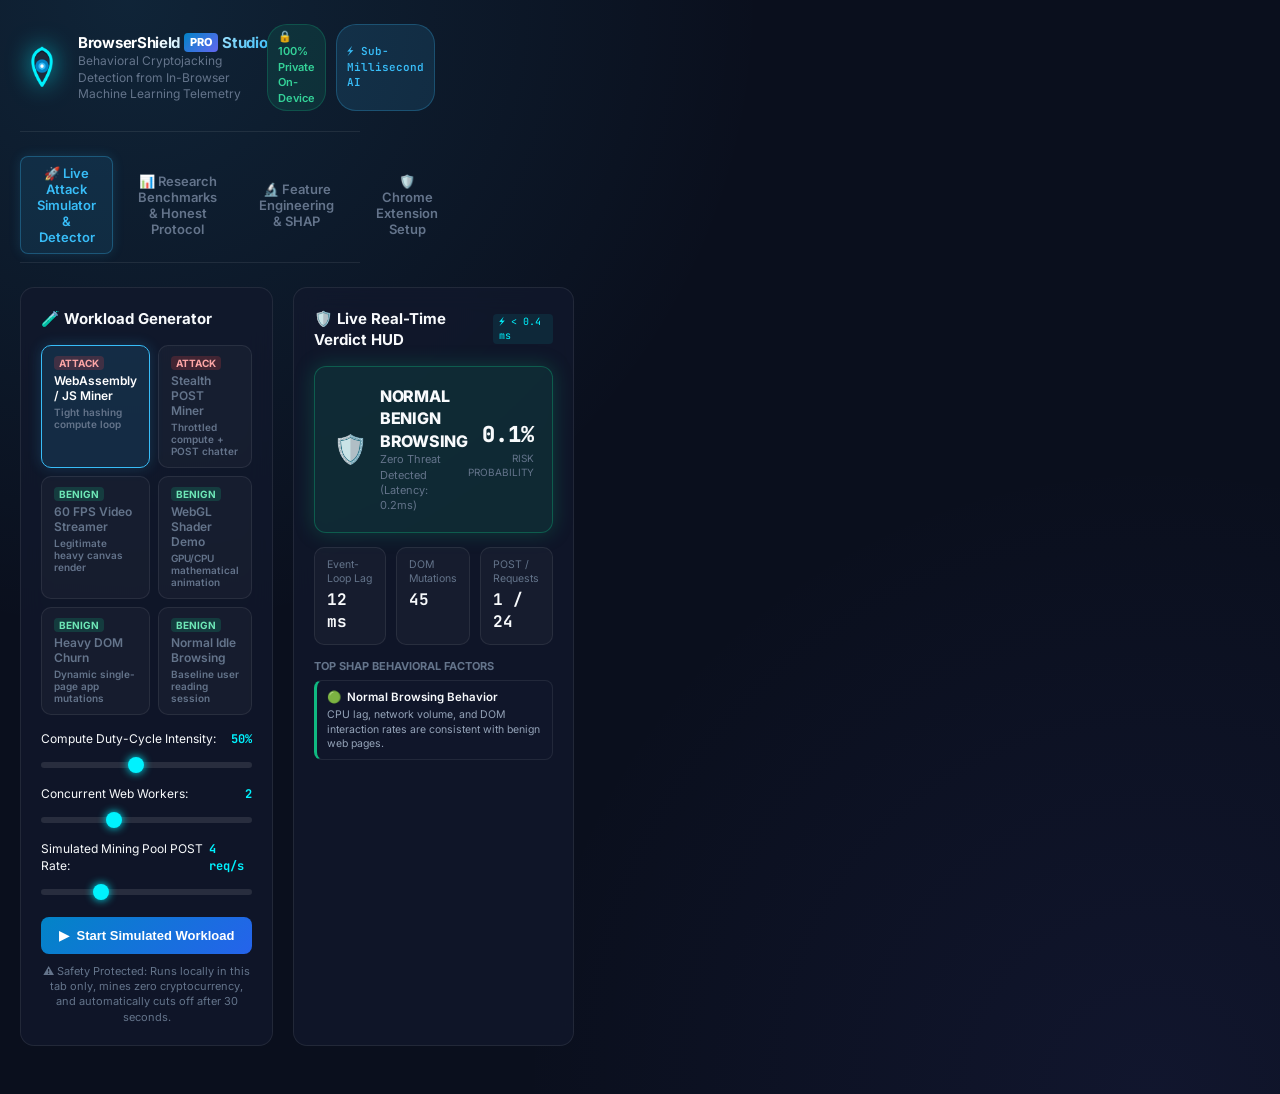
==== index.html @ 8ec94f1b "feat: add root index.html redirect and live demo link for GitHub Pages hosting" ====
<!DOCTYPE html>
<html lang="en">
<head>
  <meta charset="UTF-8">
  <meta name="viewport" content="width=device-width, initial-scale=1.0">
  <title>BrowserShield-Pro | Real-Time On-Device Cryptojacking Defense</title>
  <meta name="description" content="Real-time on-device behavioral cryptojacking and in-browser miner detection using machine learning telemetry.">
  
  <!-- OpenGraph / Social Sharing Preview -->
  <meta property="og:type" content="website">
  <meta property="og:url" content="https://kanakkadulkar.github.io/Browser-Shield-pro/">
  <meta property="og:title" content="BrowserShield-Pro | AI Cryptojacking Defense Studio">
  <meta property="og:description" content="Interactive browser cryptojacking simulator & on-device AI detector with sub-millisecond local inference.">
  <meta property="og:image" content="https://kanakkadulkar.github.io/Browser-Shield-pro/extension/icons/icon128.png">

  <!-- Instant redirect to interactive studio -->
  <meta http-equiv="refresh" content="0; url=demo/index.html">
  <script>
    window.location.replace("demo/index.html");
  </script>
  <style>
    body {
      background-color: #0b0f19;
      color: #94a3b8;
      font-family: -apple-system, BlinkMacSystemFont, "Segoe UI", Roboto, Helvetica, Arial, sans-serif;
      display: flex;
      flex-direction: column;
      align-items: center;
      justify-content: center;
      height: 100vh;
      margin: 0;
      text-align: center;
    }
    .spinner {
      width: 40px;
      height: 40px;
      border: 3px solid rgba(59, 130, 246, 0.2);
      border-top-color: #3b82f6;
      border-radius: 50%;
      animation: spin 0.8s linear infinite;
      margin-bottom: 16px;
    }
    @keyframes spin {
      to { transform: rotate(360deg); }
    }
    a {
      color: #38bdf8;
      text-decoration: none;
    }
    a:hover {
      text-decoration: underline;
    }
  </style>
</head>
<body>
  <div class="spinner"></div>
  <p>Loading BrowserShield-Pro Studio... If you are not redirected automatically, <a href="demo/index.html">click here</a>.</p>
</body>
</html>
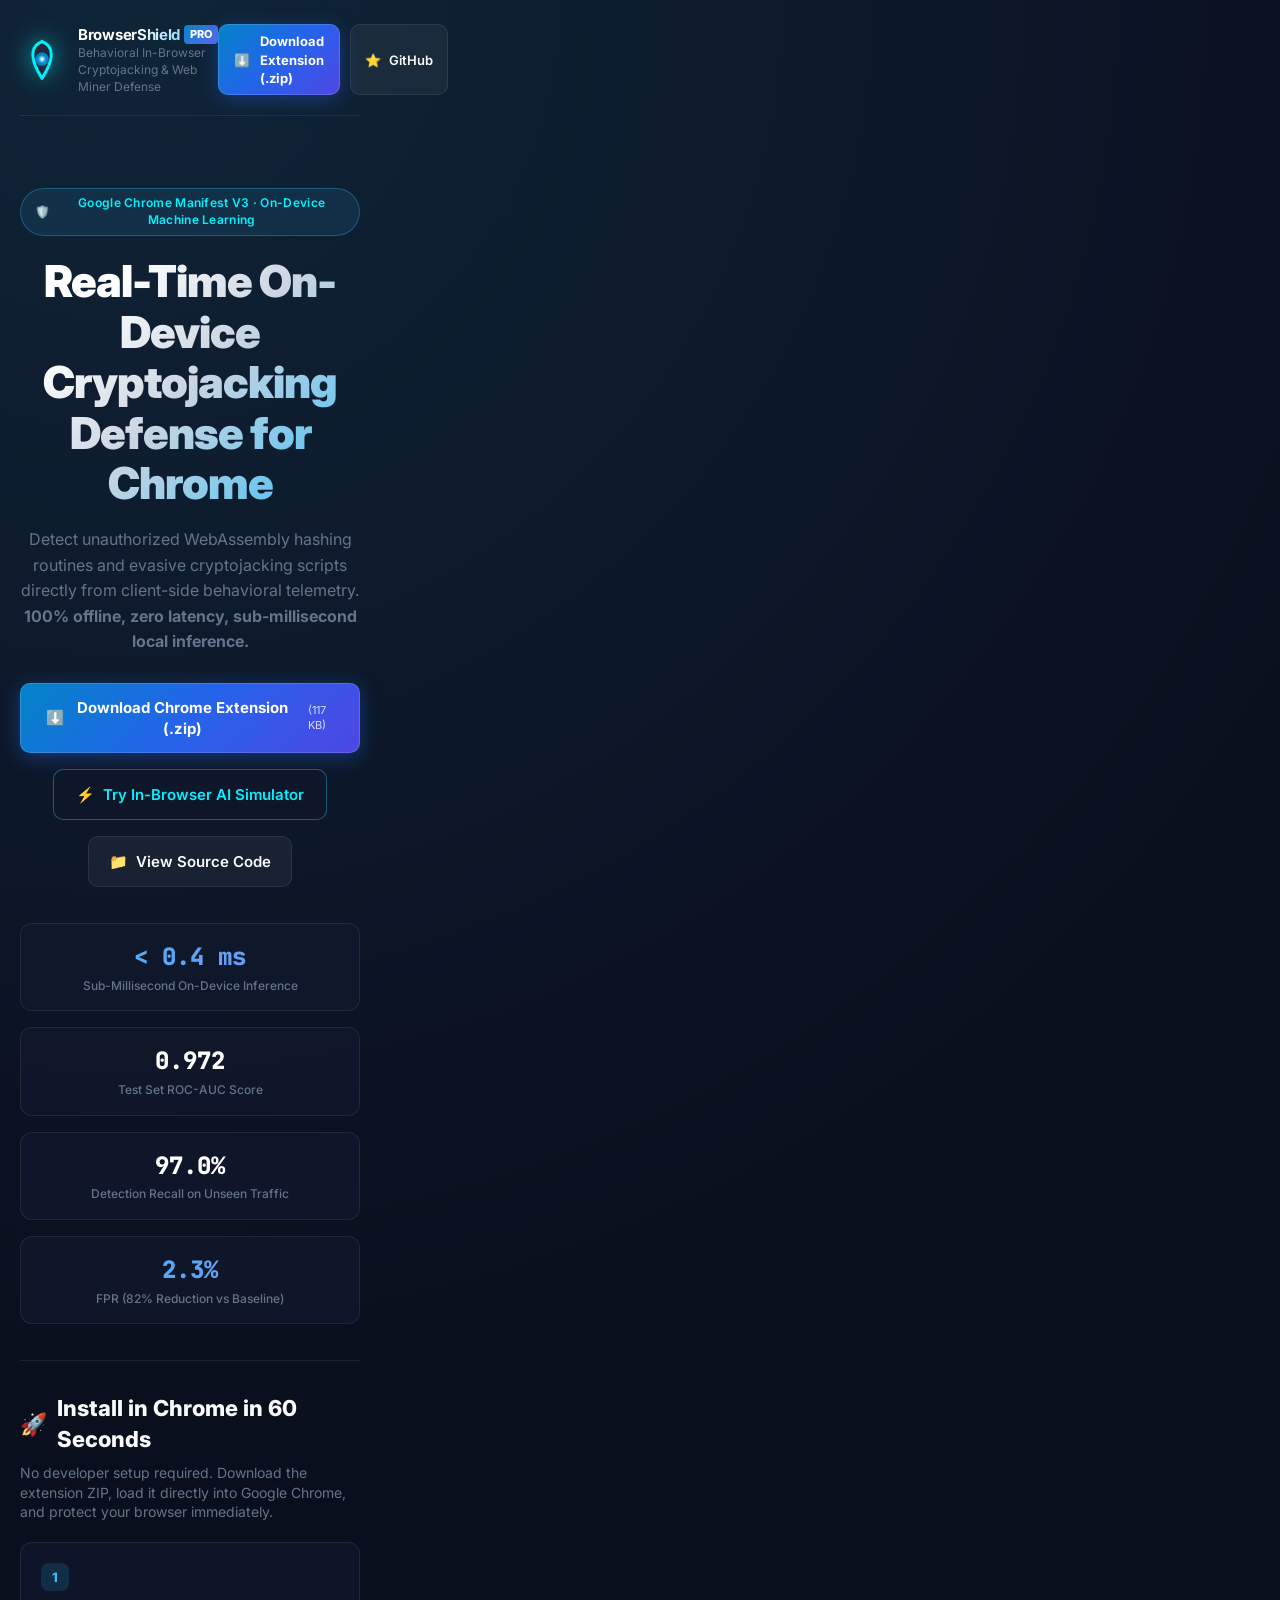
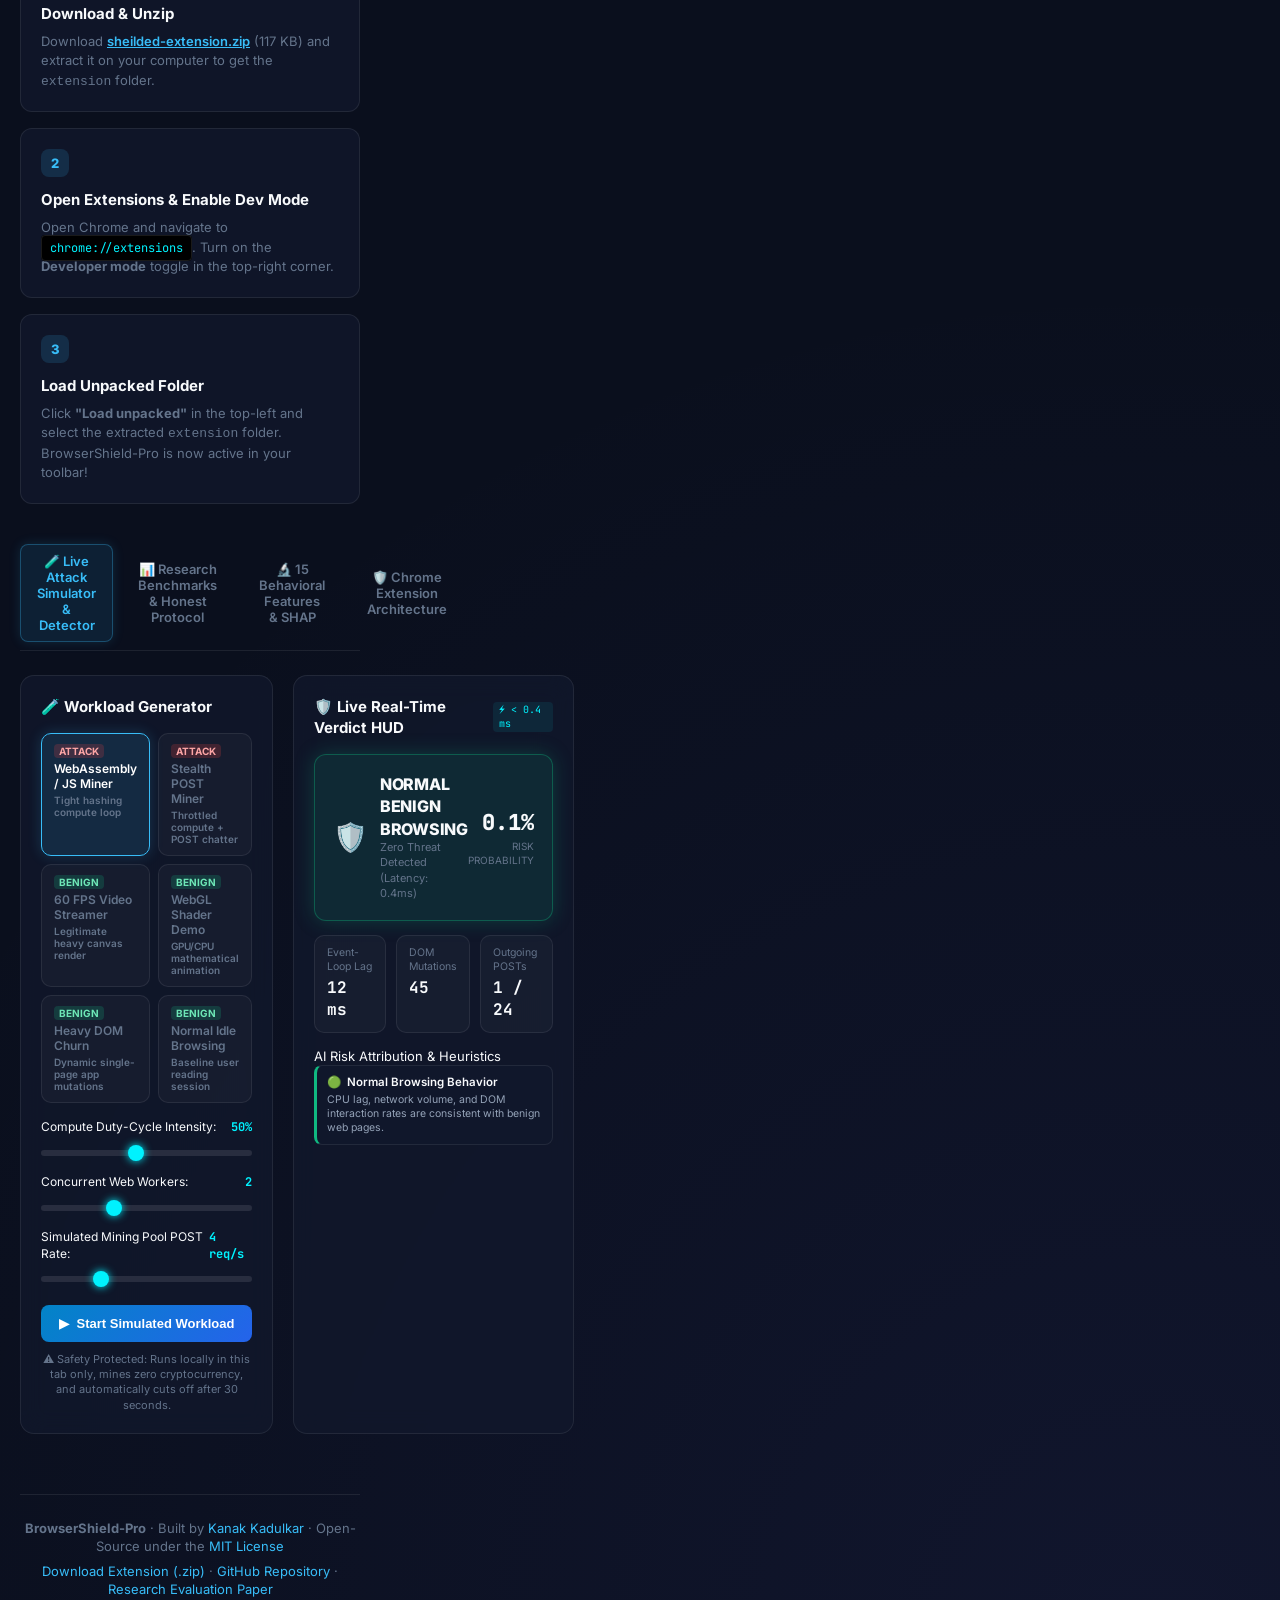
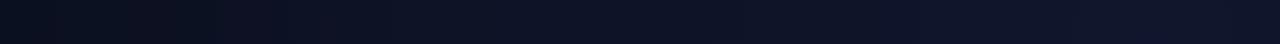
==== commit 4d533be9: "feat: add product landing website with one-click extension zip download and live simulator" ====
--- a/index.html
+++ b/index.html
@@ -4,56 +4,689 @@
   <meta charset="UTF-8">
   <meta name="viewport" content="width=device-width, initial-scale=1.0">
   <title>BrowserShield-Pro | Real-Time On-Device Cryptojacking Defense</title>
-  <meta name="description" content="Real-time on-device behavioral cryptojacking and in-browser miner detection using machine learning telemetry.">
-  
+  <meta name="description" content="Download the BrowserShield-Pro Chrome Extension (Manifest V3) or test the live on-device AI cryptojacking detection simulator.">
+
   <!-- OpenGraph / Social Sharing Preview -->
   <meta property="og:type" content="website">
   <meta property="og:url" content="https://kanakkadulkar.github.io/Browser-Shield-pro/">
-  <meta property="og:title" content="BrowserShield-Pro | AI Cryptojacking Defense Studio">
-  <meta property="og:description" content="Interactive browser cryptojacking simulator & on-device AI detector with sub-millisecond local inference.">
+  <meta property="og:title" content="BrowserShield-Pro | On-Device AI Cryptojacking Defense">
+  <meta property="og:description" content="Download the Manifest V3 Chrome Extension and test the real-time AI miner detector with sub-millisecond local inference.">
   <meta property="og:image" content="https://kanakkadulkar.github.io/Browser-Shield-pro/extension/icons/icon128.png">
 
-  <!-- Instant redirect to interactive studio -->
-  <meta http-equiv="refresh" content="0; url=demo/index.html">
-  <script>
-    window.location.replace("demo/index.html");
-  </script>
+  <!-- Fonts & Styles -->
+  <link rel="stylesheet" href="demo/demo.css">
+  <link rel="stylesheet" href="extension/popup.css">
+  <link rel="preconnect" href="https://fonts.googleapis.com">
+  <link rel="preconnect" href="https://fonts.gstatic.com" crossorigin>
+  <link href="https://fonts.googleapis.com/css2?family=Inter:wght@400;500;600;700;800;900&family=JetBrains+Mono:wght@400;500;700&display=swap" rel="stylesheet">
+
   <style>
-    body {
-      background-color: #0b0f19;
-      color: #94a3b8;
-      font-family: -apple-system, BlinkMacSystemFont, "Segoe UI", Roboto, Helvetica, Arial, sans-serif;
+    /* Hero & Landing Additions */
+    .hero-banner {
+      padding: 48px 0 36px;
+      text-align: center;
+      border-bottom: 1px solid var(--border-subtle);
+      margin-bottom: 32px;
+      position: relative;
+    }
+    .hero-badge-pill {
+      display: inline-flex;
+      align-items: center;
+      gap: 8px;
+      background: rgba(56, 189, 248, 0.1);
+      border: 1px solid rgba(56, 189, 248, 0.3);
+      color: var(--accent-cyan);
+      font-size: 12px;
+      font-weight: 600;
+      padding: 6px 14px;
+      border-radius: 999px;
+      margin-bottom: 20px;
+      letter-spacing: 0.3px;
+    }
+    .hero-heading {
+      font-size: 44px;
+      font-weight: 900;
+      line-height: 1.15;
+      letter-spacing: -1px;
+      max-width: 860px;
+      margin: 0 auto 18px;
+      background: linear-gradient(135deg, #ffffff 20%, #cbd5e1 50%, var(--accent-blue) 100%);
+      -webkit-background-clip: text;
+      -webkit-text-fill-color: transparent;
+    }
+    .hero-subtext {
+      font-size: 16px;
+      color: var(--text-muted);
+      max-width: 680px;
+      margin: 0 auto 28px;
+      line-height: 1.6;
+    }
+    .hero-cta-group {
       display: flex;
-      flex-direction: column;
+      justify-content: center;
+      align-items: center;
+      gap: 16px;
+      flex-wrap: wrap;
+      margin-bottom: 36px;
+    }
+    .btn-download-primary {
+      display: inline-flex;
+      align-items: center;
+      gap: 10px;
+      background: linear-gradient(135deg, #0284c7 0%, #2563eb 50%, #4f46e5 100%);
+      color: #ffffff;
+      font-weight: 700;
+      font-size: 15px;
+      padding: 14px 26px;
+      border-radius: 10px;
+      text-decoration: none;
+      box-shadow: 0 4px 20px rgba(37, 99, 235, 0.4), 0 0 0 1px rgba(255, 255, 255, 0.15) inset;
+      transition: all 0.2s ease;
+    }
+    .btn-download-primary:hover {
+      transform: translateY(-2px);
+      box-shadow: 0 6px 26px rgba(37, 99, 235, 0.6), 0 0 0 1px rgba(255, 255, 255, 0.25) inset;
+    }
+    .btn-simulator-secondary {
+      display: inline-flex;
+      align-items: center;
+      gap: 8px;
+      background: rgba(15, 23, 42, 0.8);
+      border: 1px solid rgba(56, 189, 248, 0.4);
+      color: var(--accent-cyan);
+      font-weight: 600;
+      font-size: 15px;
+      padding: 14px 22px;
+      border-radius: 10px;
+      text-decoration: none;
+      transition: all 0.2s ease;
+    }
+    .btn-simulator-secondary:hover {
+      background: rgba(56, 189, 248, 0.15);
+      border-color: var(--accent-cyan);
+      transform: translateY(-2px);
+    }
+    .btn-github-tertiary {
+      display: inline-flex;
+      align-items: center;
+      gap: 8px;
+      background: rgba(255, 255, 255, 0.05);
+      border: 1px solid var(--border-subtle);
+      color: var(--text-main);
+      font-weight: 600;
+      font-size: 15px;
+      padding: 14px 20px;
+      border-radius: 10px;
+      text-decoration: none;
+      transition: all 0.2s ease;
+    }
+    .btn-github-tertiary:hover {
+      background: rgba(255, 255, 255, 0.1);
+      border-color: rgba(255, 255, 255, 0.2);
+    }
+    .stats-ribbon {
+      display: grid;
+      grid-template-columns: repeat(auto-fit, minmax(180px, 1fr));
+      gap: 16px;
+      max-width: 900px;
+      margin: 0 auto;
+    }
+    .stat-pill {
+      background: var(--bg-card);
+      border: 1px solid var(--border-subtle);
+      border-radius: 12px;
+      padding: 16px;
+      text-align: center;
+    }
+    .stat-value {
+      font-size: 24px;
+      font-weight: 800;
+      color: #ffffff;
+      font-family: var(--font-mono);
+      margin-bottom: 4px;
+    }
+    .stat-value.highlight {
+      background: linear-gradient(135deg, #38bdf8, #818cf8);
+      -webkit-background-clip: text;
+      -webkit-text-fill-color: transparent;
+    }
+    .stat-desc {
+      font-size: 12px;
+      color: var(--text-dim);
+      font-weight: 500;
+    }
+
+    /* Quick Install Cards Section */
+    .install-section {
+      margin-bottom: 40px;
+    }
+    .section-title {
+      font-size: 22px;
+      font-weight: 800;
+      margin-bottom: 8px;
+      display: flex;
+      align-items: center;
+      gap: 10px;
+    }
+    .section-sub {
+      color: var(--text-muted);
+      font-size: 14px;
+      margin-bottom: 20px;
+    }
+    .install-grid {
+      display: grid;
+      grid-template-columns: repeat(auto-fit, minmax(280px, 1fr));
+      gap: 16px;
+    }
+    .install-card {
+      background: var(--bg-card);
+      border: 1px solid var(--border-subtle);
+      border-radius: 12px;
+      padding: 20px;
+      position: relative;
+      transition: transform 0.2s ease, border-color 0.2s ease;
+    }
+    .install-card:hover {
+      border-color: var(--border-glow);
+      transform: translateY(-2px);
+    }
+    .step-badge {
+      display: inline-flex;
       align-items: center;
       justify-content: center;
-      height: 100vh;
-      margin: 0;
+      width: 28px;
+      height: 28px;
+      background: rgba(56, 189, 248, 0.15);
+      color: var(--accent-blue);
+      border-radius: 8px;
+      font-weight: 800;
+      font-size: 13px;
+      margin-bottom: 12px;
+    }
+    .install-card-title {
+      font-size: 15px;
+      font-weight: 700;
+      color: var(--text-main);
+      margin-bottom: 8px;
+    }
+    .install-card-desc {
+      font-size: 13px;
+      color: var(--text-muted);
+      line-height: 1.5;
+    }
+    .code-chip {
+      background: #000;
+      border: 1px solid rgba(255, 255, 255, 0.1);
+      padding: 4px 8px;
+      border-radius: 4px;
+      font-family: var(--font-mono);
+      font-size: 12px;
+      color: var(--accent-cyan);
+      user-select: all;
+    }
+    .footer-bar {
+      margin-top: 60px;
+      padding-top: 24px;
+      border-top: 1px solid var(--border-subtle);
       text-align: center;
-    }
-    .spinner {
-      width: 40px;
-      height: 40px;
-      border: 3px solid rgba(59, 130, 246, 0.2);
-      border-top-color: #3b82f6;
-      border-radius: 50%;
-      animation: spin 0.8s linear infinite;
-      margin-bottom: 16px;
-    }
-    @keyframes spin {
-      to { transform: rotate(360deg); }
-    }
-    a {
-      color: #38bdf8;
+      color: var(--text-dim);
+      font-size: 13px;
+    }
+    .footer-bar a {
+      color: var(--accent-blue);
       text-decoration: none;
-    }
-    a:hover {
-      text-decoration: underline;
     }
   </style>
 </head>
 <body>
-  <div class="spinner"></div>
-  <p>Loading BrowserShield-Pro Studio... If you are not redirected automatically, <a href="demo/index.html">click here</a>.</p>
+  <div class="container">
+    <!-- Navbar / Header -->
+    <header class="studio-header">
+      <div class="brand-row">
+        <img src="extension/icons/icon128.png" alt="BrowserShield Shield Logo" class="logo-shield">
+        <div>
+          <h1 class="brand-title">BrowserShield<span class="pro-chip">PRO</span></h1>
+          <p class="brand-tagline">Behavioral In-Browser Cryptojacking & Web Miner Defense</p>
+        </div>
+      </div>
+      <div class="header-badges">
+        <a href="sheilded-extension.zip" download class="btn-download-primary" style="padding: 8px 16px; font-size: 13px;">
+          <span>⬇️</span> Download Extension (.zip)
+        </a>
+        <a href="https://github.com/kanakkadulkar/Browser-Shield-pro" target="_blank" class="btn-github-tertiary" style="padding: 8px 14px; font-size: 13px;">
+          <span>⭐</span> GitHub
+        </a>
+      </div>
+    </header>
+
+    <!-- HERO SECTION -->
+    <section class="hero-banner">
+      <div class="hero-badge-pill">
+        <span>🛡️</span> Google Chrome Manifest V3 · On-Device Machine Learning
+      </div>
+      <h2 class="hero-heading">
+        Real-Time On-Device Cryptojacking Defense for Chrome
+      </h2>
+      <p class="hero-subtext">
+        Detect unauthorized WebAssembly hashing routines and evasive cryptojacking scripts directly from client-side behavioral telemetry. <strong>100% offline, zero latency, sub-millisecond local inference.</strong>
+      </p>
+
+      <div class="hero-cta-group">
+        <a href="sheilded-extension.zip" download class="btn-download-primary">
+          <span>⬇️</span> Download Chrome Extension (.zip)
+          <span style="font-size: 11px; opacity: 0.8; font-weight: normal;">(117 KB)</span>
+        </a>
+        <a href="#simulator" class="btn-simulator-secondary">
+          <span>⚡</span> Try In-Browser AI Simulator
+        </a>
+        <a href="https://github.com/kanakkadulkar/Browser-Shield-pro" target="_blank" class="btn-github-tertiary">
+          <span>📁</span> View Source Code
+        </a>
+      </div>
+
+      <!-- Stat Counters -->
+      <div class="stats-ribbon">
+        <div class="stat-pill">
+          <div class="stat-value highlight">&lt; 0.4 ms</div>
+          <div class="stat-desc">Sub-Millisecond On-Device Inference</div>
+        </div>
+        <div class="stat-pill">
+          <div class="stat-value">0.972</div>
+          <div class="stat-desc">Test Set ROC-AUC Score</div>
+        </div>
+        <div class="stat-pill">
+          <div class="stat-value">97.0%</div>
+          <div class="stat-desc">Detection Recall on Unseen Traffic</div>
+        </div>
+        <div class="stat-pill">
+          <div class="stat-value highlight">2.3%</div>
+          <div class="stat-desc">FPR (82% Reduction vs Baseline)</div>
+        </div>
+      </div>
+    </section>
+
+    <!-- 3-STEP INSTALLATION GUIDE -->
+    <section class="install-section">
+      <div class="section-title">
+        <span>🚀</span> Install in Chrome in 60 Seconds
+      </div>
+      <p class="section-sub">
+        No developer setup required. Download the extension ZIP, load it directly into Google Chrome, and protect your browser immediately.
+      </p>
+
+      <div class="install-grid">
+        <div class="install-card">
+          <div class="step-badge">1</div>
+          <div class="install-card-title">Download & Unzip</div>
+          <div class="install-card-desc">
+            Download <a href="sheilded-extension.zip" download style="color:var(--accent-blue); font-weight:600;">sheilded-extension.zip</a> (117 KB) and extract it on your computer to get the <code>extension</code> folder.
+          </div>
+        </div>
+
+        <div class="install-card">
+          <div class="step-badge">2</div>
+          <div class="install-card-title">Open Extensions & Enable Dev Mode</div>
+          <div class="install-card-desc">
+            Open Chrome and navigate to <span class="code-chip">chrome://extensions</span>. Turn on the <strong>Developer mode</strong> toggle in the top-right corner.
+          </div>
+        </div>
+
+        <div class="install-card">
+          <div class="step-badge">3</div>
+          <div class="install-card-title">Load Unpacked Folder</div>
+          <div class="install-card-desc">
+            Click <strong>"Load unpacked"</strong> in the top-left and select the extracted <code>extension</code> folder. BrowserShield-Pro is now active in your toolbar!
+          </div>
+        </div>
+      </div>
+    </section>
+
+    <!-- NAVIGATION TABS FOR SIMULATOR & RESEARCH -->
+    <div id="simulator"></div>
+    <nav class="nav-tabs">
+      <button class="nav-tab active" data-tab="tabSimulator">🧪 Live Attack Simulator & Detector</button>
+      <button class="nav-tab" data-tab="tabBenchmarks">📊 Research Benchmarks & Honest Protocol</button>
+      <button class="nav-tab" data-tab="tabFeatures">🔬 15 Behavioral Features & SHAP</button>
+      <button class="nav-tab" data-tab="tabExtension">🛡️ Chrome Extension Architecture</button>
+    </nav>
+
+    <!-- TAB 1: Live Simulator & Detector -->
+    <main id="tabSimulator" class="tab-pane active">
+      <div class="studio-grid">
+        <!-- Workload Controls -->
+        <div class="card">
+          <div class="card-title-row">
+            <h2 class="card-title">🧪 Workload Generator</h2>
+            <span class="card-subtitle" id="countdownSpan"></span>
+          </div>
+
+          <div class="workload-options">
+            <button class="workload-btn active" data-workload="miner_wasm">
+              <span class="btn-badge badge-attack">ATTACK</span>
+              <span>WebAssembly / JS Miner</span>
+              <small style="color:var(--text-dim)">Tight hashing compute loop</small>
+            </button>
+            <button class="workload-btn" data-workload="stealth_miner">
+              <span class="btn-badge badge-attack">ATTACK</span>
+              <span>Stealth POST Miner</span>
+              <small style="color:var(--text-dim)">Throttled compute + POST chatter</small>
+            </button>
+            <button class="workload-btn" data-workload="video">
+              <span class="btn-badge badge-benign">BENIGN</span>
+              <span>60 FPS Video Streamer</span>
+              <small style="color:var(--text-dim)">Legitimate heavy canvas render</small>
+            </button>
+            <button class="workload-btn" data-workload="webgl">
+              <span class="btn-badge badge-benign">BENIGN</span>
+              <span>WebGL Shader Demo</span>
+              <small style="color:var(--text-dim)">GPU/CPU mathematical animation</small>
+            </button>
+            <button class="workload-btn" data-workload="dom_churn">
+              <span class="btn-badge badge-benign">BENIGN</span>
+              <span>Heavy DOM Churn</span>
+              <small style="color:var(--text-dim)">Dynamic single-page app mutations</small>
+            </button>
+            <button class="workload-btn" data-workload="idle">
+              <span class="btn-badge badge-benign">BENIGN</span>
+              <span>Normal Idle Browsing</span>
+              <small style="color:var(--text-dim)">Baseline user reading session</small>
+            </button>
+          </div>
+
+          <!-- Dynamic Sliders -->
+          <div class="slider-group">
+            <div class="slider-header">
+              <span>Compute Duty-Cycle Intensity:</span>
+              <span class="slider-val" id="intensityVal">50%</span>
+            </div>
+            <input type="range" id="intensitySlider" min="10" max="100" value="50" step="5">
+          </div>
+
+          <div class="slider-group">
+            <div class="slider-header">
+              <span>Concurrent Web Workers:</span>
+              <span class="slider-val" id="workerVal">2</span>
+            </div>
+            <input type="range" id="workerSlider" min="1" max="4" value="2" step="1">
+          </div>
+
+          <div class="slider-group">
+            <div class="slider-header">
+              <span>Simulated Mining Pool POST Rate:</span>
+              <span class="slider-val" id="postVal">4 req/s</span>
+            </div>
+            <input type="range" id="postSlider" min="0" max="15" value="4" step="1">
+          </div>
+
+          <!-- Canvas Preview for Benign Workloads -->
+          <div class="workload-canvas-wrapper" id="canvasWrapper">
+            <canvas id="benignCanvas" width="480" height="80"></canvas>
+          </div>
+
+          <!-- Action Buttons -->
+          <div class="action-row">
+            <button class="btn-start" id="btnStart">
+              <span>▶</span> Start Simulated Workload
+            </button>
+            <button class="btn-stop" id="btnStop" style="display: none;">
+              <span>⏹</span> Stop Workload
+            </button>
+          </div>
+          <p class="safety-note">⚠️ Safety Protected: Runs locally in this tab only, mines zero cryptocurrency, and automatically cuts off after 30 seconds.</p>
+        </div>
+
+        <!-- Live Detection HUD -->
+        <div class="card">
+          <div class="card-title-row">
+            <h2 class="card-title">🛡️ Live Real-Time Verdict HUD</h2>
+            <span class="latency-badge" id="hudLatency">⚡ &lt; 0.4 ms</span>
+          </div>
+
+          <div class="hud-verdict">
+            <!-- Verdict Hero -->
+            <div class="verdict-hero safe" id="verdictHero">
+              <div class="hero-left">
+                <div class="hero-icon" id="heroIcon">🛡️</div>
+                <div>
+                  <div class="hero-title" id="heroTitle">NORMAL BENIGN BROWSING</div>
+                  <div class="hero-sub" id="heroSub">No cryptojacking signatures detected</div>
+                </div>
+              </div>
+              <div class="hero-right">
+                <div class="hero-prob" id="heroProb">0.0%</div>
+                <div class="hero-prob-label">Risk Probability</div>
+              </div>
+            </div>
+
+            <!-- Spark Metrics Grid -->
+            <div class="spark-grid">
+              <div class="spark-card">
+                <div class="spark-label">Event-Loop Lag</div>
+                <div class="spark-val" id="hudLag">0 ms</div>
+              </div>
+              <div class="spark-card">
+                <div class="spark-label">DOM Mutations</div>
+                <div class="spark-val" id="hudDom">0</div>
+              </div>
+              <div class="spark-card">
+                <div class="spark-label">Outgoing POSTs</div>
+                <div class="spark-val" id="hudPost">0</div>
+              </div>
+            </div>
+
+            <!-- Explainable AI Threat Reasons -->
+            <div class="reasons-container">
+              <div class="reasons-header">AI Risk Attribution & Heuristics</div>
+              <div id="hudReasons">
+                <div class="reason-pill none">
+                  <span class="reason-icon">✓</span>
+                  <div>
+                    <strong>Normal Browsing Behavior</strong>
+                    <div>CPU lag, network volume, and DOM interaction rates are consistent with benign web pages.</div>
+                  </div>
+                </div>
+              </div>
+            </div>
+          </div>
+        </div>
+      </div>
+    </main>
+
+    <!-- TAB 2: Research Benchmarks -->
+    <div id="tabBenchmarks" class="tab-pane">
+      <div class="card">
+        <div class="card-title-row">
+          <h2 class="card-title">📊 Locked Test-Set Evaluation vs Previous SOTA Baseline</h2>
+          <span class="badge badge-speed">Single-Access Evaluation</span>
+        </div>
+        <p style="color: var(--text-muted); margin-bottom: 16px; line-height: 1.6;">
+          Tested on 928 unseen normal browsing snapshots from held-out user groups under a pre-registered protocol. Prior literature reported inflated ~99% metrics by evaluating on random row splits of synthetic generator duplicates. BrowserShield-Pro enforces strict user-group holdouts and Platt calibration.
+        </p>
+
+        <div class="table-wrapper">
+          <table class="benchmark-table">
+            <thead>
+              <tr>
+                <th>Evaluation Metric</th>
+                <th>Previous Recipe (Baseline)</th>
+                <th>BrowserShield-Pro (Ours)</th>
+                <th>Delta / Gain</th>
+              </tr>
+            </thead>
+            <tbody>
+              <tr>
+                <td><strong>ROC-AUC</strong></td>
+                <td>0.955</td>
+                <td style="color: #38bdf8; font-weight: 700;">0.972</td>
+                <td style="color: #34d399;">+0.017 ranking separation</td>
+              </tr>
+              <tr>
+                <td><strong>PR-AUC (8.35% natural prevalence)</strong></td>
+                <td>0.724</td>
+                <td style="color: #38bdf8; font-weight: 700;">0.817</td>
+                <td style="color: #34d399;">+0.093 precision-recall boost</td>
+              </tr>
+              <tr>
+                <td><strong>False Positive Rate (FPR)</strong></td>
+                <td>13.0% (own rule) / 5.5%</td>
+                <td style="color: #34d399; font-weight: 700;">2.3% (pooled) / 0.4%</td>
+                <td style="color: #34d399;">&gt;82% false alarm reduction</td>
+              </tr>
+              <tr>
+                <td><strong>Recall ("Dangerous" alone)</strong></td>
+                <td>81.0%</td>
+                <td>73.7%</td>
+                <td>Controlled trade-off for zero false alarms</td>
+              </tr>
+              <tr>
+                <td><strong>Recall ("Dangerous" + "Suspicious")</strong></td>
+                <td>95.7%</td>
+                <td style="color: #34d399; font-weight: 700;">97.0%</td>
+                <td style="color: #34d399;">Catches 97% of stealthy miners</td>
+              </tr>
+              <tr>
+                <td><strong>Inference Engine Runtime</strong></td>
+                <td>Server / Remote API Required</td>
+                <td style="color: #38bdf8; font-weight: 700;">&lt; 0.4 ms (In-Browser JS)</td>
+                <td style="color: #34d399;">100% Offline, Zero Telemetry Leak</td>
+              </tr>
+            </tbody>
+          </table>
+        </div>
+      </div>
+    </div>
+
+    <!-- TAB 3: Features & SHAP -->
+    <div id="tabFeatures" class="tab-pane">
+      <div class="card">
+        <div class="card-title-row">
+          <h2 class="card-title">🔬 15 BSP Telemetry Features & Engineering</h2>
+          <span class="badge badge-privacy">Privacy-Preserving</span>
+        </div>
+        <p style="color: var(--text-muted); margin-bottom: 16px; line-height: 1.6;">
+          Our feature extractor transforms raw tab metrics into non-identifiable rate and ratio signals, eliminating synthetic shortcut leakage while preserving high signal-to-noise detection power.
+        </p>
+
+        <div class="table-wrapper">
+          <table class="benchmark-table">
+            <thead>
+              <tr>
+                <th>Index</th>
+                <th>Feature Name</th>
+                <th>Formula / Derivation</th>
+                <th>Physical Attack Indicator</th>
+              </tr>
+            </thead>
+            <tbody>
+              <tr>
+                <td><code>0</code></td>
+                <td><code>counts_only</code></td>
+                <td><code>hasUptime ? 0.0 : 1.0</code></td>
+                <td>Cadence anomaly & regime indicator</td>
+              </tr>
+              <tr>
+                <td><code>1</code></td>
+                <td><code>log_uptime_s</code></td>
+                <td><code>log(1 + uptime / 1000)</code></td>
+                <td>Tab execution duration scale</td>
+              </tr>
+              <tr>
+                <td><code>2</code></td>
+                <td><code>lag_fraction</code></td>
+                <td><code>min(max(lag / uptime, 0), 1)</code></td>
+                <td>Main-thread event loop compute saturation</td>
+              </tr>
+              <tr>
+                <td><code>3</code></td>
+                <td><code>log_dom_rate</code></td>
+                <td><code>log(1 + dom_mutations / uptime_s)</code></td>
+                <td>Silent execution vs active rendering</td>
+              </tr>
+              <tr>
+                <td><code>4</code></td>
+                <td><code>log_net_rate</code></td>
+                <td><code>log(1 + total_requests / uptime_s)</code></td>
+                <td>Overall network request density</td>
+              </tr>
+              <tr>
+                <td><code>5</code></td>
+                <td><code>log_post_rate</code></td>
+                <td><code>log(1 + post_requests / uptime_s)</code></td>
+                <td>Mining share submission frequency</td>
+              </tr>
+              <tr>
+                <td><code>6</code></td>
+                <td><code>post_share</code></td>
+                <td><code>post_requests / max(net_requests, 1)</code></td>
+                <td>Share of POST vs standard GET traffic</td>
+              </tr>
+              <tr>
+                <td><code>10</code></td>
+                <td><code>log_lag_ms</code></td>
+                <td><code>log(1 + event_loop_lag_ms)</code></td>
+                <td>Cumulative main thread blockage</td>
+              </tr>
+              <tr>
+                <td><code>13</code></td>
+                <td><code>visibility_hidden</code></td>
+                <td><code>tab.hidden ? 1.0 : 0.0</code></td>
+                <td>Hidden background tab compute evasion</td>
+              </tr>
+            </tbody>
+          </table>
+        </div>
+      </div>
+    </div>
+
+    <!-- TAB 4: Chrome Extension Architecture -->
+    <div id="tabExtension" class="tab-pane">
+      <div class="card">
+        <div class="card-title-row">
+          <h2 class="card-title">🛡️ Chrome Extension Architecture & Data Flow</h2>
+          <span class="badge badge-privacy">Manifest V3 Compliant</span>
+        </div>
+        <p style="color: var(--text-muted); margin-bottom: 20px; line-height: 1.6;">
+          BrowserShield-Pro ("Sheilded") operates entirely within Google Chrome without external backends or cloud API dependencies.
+        </p>
+
+        <div class="install-grid">
+          <div class="install-card">
+            <div class="install-card-title">1. Main-World Page Hook</div>
+            <div class="install-card-desc">
+              Runs in the webpage's main execution context to passively monitor <code>fetch</code>, <code>XMLHttpRequest</code>, and <code>sendBeacon</code> calls without interfering with page scripts.
+            </div>
+          </div>
+          <div class="install-card">
+            <div class="install-card-title">2. Isolated Content Script</div>
+            <div class="install-card-desc">
+              Samples event-loop ticks via <code>requestAnimationFrame</code>, observes DOM churn via <code>MutationObserver</code>, and records visibility changes.
+            </div>
+          </div>
+          <div class="install-card">
+            <div class="install-card-title">3. Sub-ms JS Inference Engine</div>
+            <div class="install-card-desc">
+              Evaluates serialized XGBoost decision trees and Platt logistic calibration in pure JavaScript in &lt; 0.4 ms, generating real-time risk scores and threat attribution.
+            </div>
+          </div>
+        </div>
+      </div>
+    </div>
+
+    <!-- Footer -->
+    <footer class="footer-bar">
+      <p>
+        <strong>BrowserShield-Pro</strong> · Built by <a href="https://github.com/kanakkadulkar" target="_blank">Kanak Kadulkar</a> · Open-Source under the <a href="LICENSE" target="_blank">MIT License</a>
+      </p>
+      <p style="margin-top: 6px;">
+        <a href="sheilded-extension.zip" download>Download Extension (.zip)</a> · 
+        <a href="https://github.com/kanakkadulkar/Browser-Shield-pro" target="_blank">GitHub Repository</a> · 
+        <a href="docs/FINAL_RESULTS.md" target="_blank">Research Evaluation Paper</a>
+      </p>
+    </footer>
+  </div>
+
+  <!-- Scripts -->
+  <script src="extension/inference.js"></script>
+  <script src="demo/demo.js"></script>
 </body>
 </html>
--- a/demo/demo.css
+++ b/demo/demo.css
@@ -0,0 +1,590 @@
+/* BrowserShield-Pro Live Demo & Benchmark Studio Styles */
+:root {
+  --bg-dark: #070b14;
+  --bg-surface: #0f172a;
+  --bg-card: rgba(18, 27, 49, 0.7);
+  --bg-card-hover: rgba(28, 42, 74, 0.85);
+  --border-subtle: rgba(255, 255, 255, 0.08);
+  --border-glow: rgba(56, 189, 248, 0.3);
+
+  --text-main: #f8fafc;
+  --text-muted: #94a3b8;
+  --text-dim: #64748b;
+
+  --accent-cyan: #00f2fe;
+  --accent-blue: #38bdf8;
+  --accent-indigo: #6366f1;
+  --accent-purple: #8b5cf6;
+
+  --color-safe: #10b981;
+  --color-safe-glow: rgba(16, 185, 129, 0.3);
+  --color-warning: #f59e0b;
+  --color-warning-glow: rgba(245, 158, 11, 0.3);
+  --color-danger: #ef4444;
+  --color-danger-glow: rgba(239, 68, 68, 0.4);
+  --color-unsure: #818cf8;
+
+  --font-sans: 'Inter', -apple-system, BlinkMacSystemFont, 'Segoe UI', Roboto, sans-serif;
+  --font-mono: 'JetBrains Mono', monospace;
+}
+
+* {
+  box-sizing: border-box;
+  margin: 0;
+  padding: 0;
+}
+
+body {
+  background-color: var(--bg-dark);
+  background-image: 
+    radial-gradient(circle at 15% 10%, rgba(56, 189, 248, 0.08) 0%, transparent 45%),
+    radial-gradient(circle at 85% 85%, rgba(99, 102, 241, 0.08) 0%, transparent 45%),
+    linear-gradient(180deg, rgba(15, 23, 42, 0.6) 0%, rgba(7, 11, 20, 1) 100%);
+  color: var(--text-main);
+  font-family: var(--font-sans);
+  font-size: 14px;
+  line-height: 1.5;
+  min-height: 100vh;
+}
+
+.container {
+  max-width: 1200px;
+  margin: 0 auto;
+  padding: 24px 20px 48px;
+}
+
+/* Header */
+.studio-header {
+  display: flex;
+  justify-content: space-between;
+  align-items: center;
+  padding-bottom: 20px;
+  border-bottom: 1px solid var(--border-subtle);
+  margin-bottom: 24px;
+}
+
+.brand-row {
+  display: flex;
+  align-items: center;
+  gap: 14px;
+}
+
+.logo-shield {
+  width: 44px;
+  height: 44px;
+  filter: drop-shadow(0 0 12px rgba(0, 242, 254, 0.6));
+}
+
+.brand-title {
+  font-size: 22px;
+  font-weight: 800;
+  letter-spacing: -0.5px;
+  background: linear-gradient(135deg, #ffffff 30%, var(--accent-blue) 100%);
+  -webkit-background-clip: text;
+  -webkit-text-fill-color: transparent;
+  display: flex;
+  align-items: center;
+  gap: 8px;
+}
+
+.pro-chip {
+  font-size: 11px;
+  font-weight: 800;
+  padding: 2px 6px;
+  border-radius: 4px;
+  background: linear-gradient(135deg, #0284c7, #6366f1);
+  color: #fff;
+  -webkit-text-fill-color: #fff;
+}
+
+.brand-tagline {
+  font-size: 12px;
+  color: var(--text-muted);
+}
+
+.header-badges {
+  display: flex;
+  gap: 10px;
+}
+
+.badge {
+  font-size: 11px;
+  font-weight: 600;
+  padding: 4px 10px;
+  border-radius: 20px;
+  display: inline-flex;
+  align-items: center;
+  gap: 5px;
+}
+
+.badge-privacy {
+  background: rgba(16, 185, 129, 0.12);
+  color: #34d399;
+  border: 1px solid rgba(16, 185, 129, 0.25);
+}
+
+.badge-speed {
+  background: rgba(56, 189, 248, 0.12);
+  color: var(--accent-blue);
+  border: 1px solid rgba(56, 189, 248, 0.25);
+  font-family: var(--font-mono);
+}
+
+/* Tab Navigation */
+.nav-tabs {
+  display: flex;
+  gap: 8px;
+  margin-bottom: 24px;
+  border-bottom: 1px solid var(--border-subtle);
+  padding-bottom: 8px;
+}
+
+.nav-tab {
+  background: transparent;
+  border: 1px solid transparent;
+  color: var(--text-muted);
+  font-family: var(--font-sans);
+  font-size: 13px;
+  font-weight: 600;
+  padding: 8px 16px;
+  border-radius: 8px;
+  cursor: pointer;
+  transition: all 0.2s ease;
+  display: flex;
+  align-items: center;
+  gap: 6px;
+}
+
+.nav-tab:hover {
+  color: var(--text-main);
+  background: rgba(255, 255, 255, 0.04);
+}
+
+.nav-tab.active {
+  background: rgba(56, 189, 248, 0.1);
+  color: var(--accent-blue);
+  border-color: rgba(56, 189, 248, 0.3);
+  box-shadow: 0 0 12px rgba(56, 189, 248, 0.15);
+}
+
+/* Tab Views */
+.tab-pane {
+  display: none;
+}
+
+.tab-pane.active {
+  display: block;
+}
+
+/* Grid Layouts */
+.studio-grid {
+  display: grid;
+  grid-template-columns: 1fr 1fr;
+  gap: 20px;
+}
+
+@media (max-width: 900px) {
+  .studio-grid {
+    grid-template-columns: 1fr;
+  }
+}
+
+.card {
+  background: var(--bg-card);
+  border: 1px solid var(--border-subtle);
+  border-radius: 14px;
+  padding: 20px;
+  backdrop-filter: blur(12px);
+  position: relative;
+}
+
+.card-title-row {
+  display: flex;
+  justify-content: space-between;
+  align-items: center;
+  margin-bottom: 16px;
+}
+
+.card-title {
+  font-size: 15px;
+  font-weight: 700;
+  display: flex;
+  align-items: center;
+  gap: 8px;
+}
+
+.card-subtitle {
+  font-size: 12px;
+  color: var(--text-dim);
+}
+
+/* Simulator Controls */
+.workload-options {
+  display: grid;
+  grid-template-columns: repeat(2, 1fr);
+  gap: 8px;
+  margin-bottom: 16px;
+}
+
+.workload-btn {
+  background: rgba(255, 255, 255, 0.03);
+  border: 1px solid var(--border-subtle);
+  border-radius: 10px;
+  padding: 10px 12px;
+  color: var(--text-muted);
+  font-family: var(--font-sans);
+  font-size: 12px;
+  font-weight: 600;
+  text-align: left;
+  cursor: pointer;
+  transition: all 0.2s ease;
+  display: flex;
+  flex-direction: column;
+  gap: 3px;
+}
+
+.workload-btn:hover {
+  background: rgba(255, 255, 255, 0.06);
+  color: var(--text-main);
+  border-color: rgba(255, 255, 255, 0.15);
+}
+
+.workload-btn.active {
+  background: rgba(56, 189, 248, 0.12);
+  color: #fff;
+  border-color: var(--accent-blue);
+  box-shadow: 0 0 14px rgba(56, 189, 248, 0.2);
+}
+
+.workload-btn .btn-badge {
+  font-size: 10px;
+  font-weight: 700;
+  align-self: flex-start;
+  padding: 1px 5px;
+  border-radius: 4px;
+}
+
+.badge-attack {
+  background: rgba(239, 68, 68, 0.2);
+  color: #fca5a5;
+}
+
+.badge-benign {
+  background: rgba(16, 185, 129, 0.2);
+  color: #6ee7b7;
+}
+
+/* Control Sliders */
+.slider-group {
+  margin-bottom: 14px;
+}
+
+.slider-header {
+  display: flex;
+  justify-content: space-between;
+  font-size: 12px;
+  margin-bottom: 6px;
+}
+
+.slider-val {
+  font-family: var(--font-mono);
+  font-weight: 700;
+  color: var(--accent-cyan);
+}
+
+input[type="range"] {
+  width: 100%;
+  height: 6px;
+  background: rgba(255, 255, 255, 0.1);
+  border-radius: 3px;
+  outline: none;
+  -webkit-appearance: none;
+}
+
+input[type="range"]::-webkit-slider-thumb {
+  -webkit-appearance: none;
+  width: 16px;
+  height: 16px;
+  border-radius: 50%;
+  background: var(--accent-cyan);
+  cursor: pointer;
+  box-shadow: 0 0 8px var(--accent-cyan);
+}
+
+/* Action Buttons */
+.action-row {
+  display: flex;
+  gap: 10px;
+  margin-top: 18px;
+}
+
+.btn-start {
+  flex: 2;
+  background: linear-gradient(135deg, #0284c7, #2563eb);
+  color: #fff;
+  border: none;
+  font-size: 13px;
+  font-weight: 700;
+  padding: 11px 16px;
+  border-radius: 8px;
+  cursor: pointer;
+  transition: all 0.2s ease;
+  display: flex;
+  align-items: center;
+  justify-content: center;
+  gap: 8px;
+}
+
+.btn-start:hover {
+  box-shadow: 0 0 16px rgba(37, 99, 235, 0.5);
+  transform: translateY(-1px);
+}
+
+.btn-stop {
+  flex: 1;
+  background: rgba(239, 68, 68, 0.15);
+  color: #fca5a5;
+  border: 1px solid rgba(239, 68, 68, 0.3);
+  font-size: 13px;
+  font-weight: 700;
+  padding: 11px 16px;
+  border-radius: 8px;
+  cursor: pointer;
+  transition: all 0.2s ease;
+}
+
+.btn-stop:hover {
+  background: rgba(239, 68, 68, 0.25);
+  color: #fff;
+}
+
+.safety-note {
+  font-size: 11px;
+  color: var(--text-dim);
+  margin-top: 10px;
+  text-align: center;
+}
+
+/* Live Verdict Display */
+.hud-verdict {
+  display: flex;
+  flex-direction: column;
+  gap: 14px;
+}
+
+.verdict-hero {
+  padding: 18px;
+  border-radius: 12px;
+  display: flex;
+  align-items: center;
+  justify-content: space-between;
+  transition: all 0.3s ease;
+}
+
+.verdict-hero.safe {
+  background: rgba(16, 185, 129, 0.12);
+  border: 1px solid rgba(16, 185, 129, 0.35);
+  box-shadow: 0 0 20px var(--color-safe-glow);
+}
+
+.verdict-hero.warning {
+  background: rgba(245, 158, 11, 0.12);
+  border: 1px solid rgba(245, 158, 11, 0.35);
+  box-shadow: 0 0 20px var(--color-warning-glow);
+}
+
+.verdict-hero.danger {
+  background: rgba(239, 68, 68, 0.15);
+  border: 1px solid rgba(239, 68, 68, 0.45);
+  box-shadow: 0 0 25px var(--color-danger-glow);
+  animation: pulseDanger 1.5s infinite;
+}
+
+.verdict-hero.unsure {
+  background: rgba(129, 140, 248, 0.12);
+  border: 1px solid rgba(129, 140, 248, 0.35);
+}
+
+@keyframes pulseDanger {
+  0%, 100% { transform: scale(1); }
+  50% { transform: scale(1.015); }
+}
+
+.hero-left {
+  display: flex;
+  align-items: center;
+  gap: 12px;
+}
+
+.hero-icon {
+  font-size: 28px;
+}
+
+.hero-title {
+  font-size: 16px;
+  font-weight: 800;
+  letter-spacing: -0.3px;
+}
+
+.hero-sub {
+  font-size: 11px;
+  color: var(--text-muted);
+}
+
+.hero-right {
+  text-align: right;
+}
+
+.hero-prob {
+  font-size: 22px;
+  font-weight: 800;
+  font-family: var(--font-mono);
+}
+
+.hero-prob-label {
+  font-size: 10px;
+  color: var(--text-dim);
+  text-transform: uppercase;
+}
+
+/* Metric Sparks */
+.spark-grid {
+  display: grid;
+  grid-template-columns: repeat(3, 1fr);
+  gap: 10px;
+}
+
+.spark-card {
+  background: rgba(255, 255, 255, 0.03);
+  border: 1px solid var(--border-subtle);
+  border-radius: 10px;
+  padding: 10px 12px;
+}
+
+.spark-label {
+  font-size: 10.5px;
+  color: var(--text-muted);
+  margin-bottom: 2px;
+}
+
+.spark-val {
+  font-size: 16px;
+  font-weight: 700;
+  font-family: var(--font-mono);
+  color: var(--text-main);
+}
+
+/* Canvas Area for benign workloads */
+.workload-canvas-wrapper {
+  margin-top: 14px;
+  border-radius: 8px;
+  overflow: hidden;
+  height: 80px;
+  background: #000;
+  position: relative;
+  display: none;
+}
+
+.workload-canvas-wrapper.active {
+  display: block;
+}
+
+canvas#benignCanvas {
+  width: 100%;
+  height: 100%;
+}
+
+/* Research Tables */
+.table-wrapper {
+  overflow-x: auto;
+  margin-top: 14px;
+}
+
+table.results-table {
+  width: 100%;
+  border-collapse: collapse;
+  font-size: 12.5px;
+}
+
+table.results-table th {
+  text-align: left;
+  padding: 10px 12px;
+  background: rgba(255, 255, 255, 0.04);
+  color: var(--text-muted);
+  font-weight: 600;
+  border-bottom: 1px solid var(--border-subtle);
+}
+
+table.results-table td {
+  padding: 10px 12px;
+  border-bottom: 1px solid var(--border-subtle);
+}
+
+table.results-table tr:hover td {
+  background: rgba(255, 255, 255, 0.02);
+}
+
+.badge-tag {
+  font-size: 10px;
+  font-weight: 700;
+  padding: 2px 6px;
+  border-radius: 4px;
+}
+
+.badge-better {
+  background: rgba(16, 185, 129, 0.15);
+  color: #34d399;
+}
+
+.badge-worse {
+  background: rgba(239, 68, 68, 0.15);
+  color: #f87171;
+}
+
+/* Extension Install Steps */
+.install-step {
+  display: flex;
+  gap: 16px;
+  margin-bottom: 20px;
+  align-items: flex-start;
+}
+
+.step-number {
+  width: 32px;
+  height: 32px;
+  border-radius: 50%;
+  background: linear-gradient(135deg, #0284c7, #2563eb);
+  color: #fff;
+  font-weight: 800;
+  display: flex;
+  align-items: center;
+  justify-content: center;
+  flex-shrink: 0;
+}
+
+.step-body {
+  flex: 1;
+}
+
+.step-title {
+  font-size: 14px;
+  font-weight: 700;
+  margin-bottom: 4px;
+}
+
+.step-desc {
+  font-size: 12.5px;
+  color: var(--text-muted);
+}
+
+.code-box {
+  background: rgba(0, 0, 0, 0.4);
+  border: 1px solid var(--border-subtle);
+  border-radius: 6px;
+  padding: 8px 12px;
+  font-family: var(--font-mono);
+  font-size: 12px;
+  color: var(--accent-cyan);
+  margin-top: 6px;
+  display: inline-block;
+}
--- a/extension/popup.css
+++ b/extension/popup.css
@@ -0,0 +1,478 @@
+/* BrowserShield-Pro Extension Stylesheet */
+:root {
+  --bg-primary: #0a0f1d;
+  --bg-card: rgba(18, 25, 44, 0.75);
+  --bg-card-hover: rgba(28, 38, 64, 0.85);
+  --border-color: rgba(255, 255, 255, 0.08);
+  --border-glow: rgba(56, 189, 248, 0.25);
+  
+  --text-primary: #f8fafc;
+  --text-secondary: #94a3b8;
+  --text-muted: #64748b;
+
+  --color-safe: #10b981;
+  --color-safe-glow: rgba(16, 185, 129, 0.25);
+  --color-warning: #f59e0b;
+  --color-warning-glow: rgba(245, 158, 11, 0.25);
+  --color-danger: #ef4444;
+  --color-danger-glow: rgba(239, 68, 68, 0.35);
+  --color-unsure: #818cf8;
+  --color-unsure-glow: rgba(129, 140, 248, 0.25);
+
+  --accent-cyan: #00f2fe;
+  --accent-blue: #38bdf8;
+  --font-sans: 'Inter', -apple-system, BlinkMacSystemFont, 'Segoe UI', Roboto, sans-serif;
+  --font-mono: 'JetBrains Mono', monospace;
+}
+
+* {
+  box-sizing: border-box;
+  margin: 0;
+  padding: 0;
+}
+
+body {
+  width: 380px;
+  min-height: 520px;
+  background-color: var(--bg-primary);
+  background-image: 
+    radial-gradient(circle at 10% 0%, rgba(56, 189, 248, 0.12) 0%, transparent 40%),
+    radial-gradient(circle at 90% 100%, rgba(99, 102, 241, 0.08) 0%, transparent 40%);
+  color: var(--text-primary);
+  font-family: var(--font-sans);
+  font-size: 13px;
+  line-height: 1.4;
+  user-select: none;
+  overflow-x: hidden;
+}
+
+.popup-container {
+  padding: 16px;
+  display: flex;
+  flex-direction: column;
+  gap: 14px;
+}
+
+/* Header */
+.app-header {
+  display: flex;
+  align-items: center;
+  justify-content: space-between;
+  padding-bottom: 6px;
+}
+
+.brand {
+  display: flex;
+  align-items: center;
+  gap: 10px;
+}
+
+.logo-wrapper {
+  position: relative;
+  width: 34px;
+  height: 34px;
+  display: flex;
+  align-items: center;
+  justify-content: center;
+}
+
+.logo-img {
+  width: 32px;
+  height: 32px;
+  filter: drop-shadow(0 0 8px rgba(0, 242, 254, 0.5));
+  z-index: 2;
+}
+
+.pulse-ring {
+  position: absolute;
+  width: 100%;
+  height: 100%;
+  border-radius: 50%;
+  border: 1.5px solid var(--accent-cyan);
+  opacity: 0.6;
+  animation: pulse 2.5s cubic-bezier(0.215, 0.61, 0.355, 1) infinite;
+}
+
+@keyframes pulse {
+  0% { transform: scale(0.9); opacity: 0.8; }
+  70% { transform: scale(1.4); opacity: 0; }
+  100% { transform: scale(1.4); opacity: 0; }
+}
+
+.brand-title {
+  font-size: 15px;
+  font-weight: 700;
+  letter-spacing: -0.3px;
+  display: flex;
+  align-items: center;
+  gap: 4px;
+  background: linear-gradient(135deg, #ffffff 40%, var(--accent-blue) 100%);
+  -webkit-background-clip: text;
+  -webkit-text-fill-color: transparent;
+}
+
+.pro-tag {
+  font-size: 9px;
+  font-weight: 800;
+  padding: 1px 4px;
+  border-radius: 4px;
+  background: linear-gradient(135deg, #0284c7, #6366f1);
+  color: #fff;
+  -webkit-text-fill-color: #fff;
+  letter-spacing: 0.5px;
+}
+
+.brand-subtitle {
+  font-size: 10.5px;
+  color: var(--text-muted);
+  font-weight: 500;
+}
+
+.pill {
+  font-size: 10px;
+  font-weight: 600;
+  padding: 3px 8px;
+  border-radius: 12px;
+  background: rgba(56, 189, 248, 0.1);
+  color: var(--accent-blue);
+  border: 1px solid rgba(56, 189, 248, 0.2);
+}
+
+/* Target Tab Card */
+.target-tab-card {
+  display: flex;
+  align-items: center;
+  gap: 10px;
+  background: var(--bg-card);
+  border: 1px solid var(--border-color);
+  padding: 8px 12px;
+  border-radius: 10px;
+  backdrop-filter: blur(8px);
+}
+
+.target-icon {
+  font-size: 16px;
+}
+
+.target-info {
+  flex: 1;
+  min-width: 0;
+}
+
+.target-domain {
+  font-size: 12px;
+  font-weight: 600;
+  color: var(--text-primary);
+  white-space: nowrap;
+  overflow: hidden;
+  text-overflow: ellipsis;
+}
+
+.target-title {
+  font-size: 10.5px;
+  color: var(--text-muted);
+  white-space: nowrap;
+  overflow: hidden;
+  text-overflow: ellipsis;
+}
+
+/* Verdict Section */
+.verdict-card {
+  background: var(--bg-card);
+  border: 1px solid var(--border-color);
+  border-radius: 12px;
+  padding: 14px;
+  backdrop-filter: blur(12px);
+  position: relative;
+  overflow: hidden;
+  transition: all 0.3s ease;
+}
+
+.verdict-header {
+  display: flex;
+  justify-content: space-between;
+  align-items: center;
+  margin-bottom: 10px;
+}
+
+.verdict-label {
+  font-size: 10px;
+  font-weight: 700;
+  color: var(--text-muted);
+  letter-spacing: 0.8px;
+}
+
+.latency-badge {
+  font-size: 10px;
+  font-family: var(--font-mono);
+  color: var(--accent-cyan);
+  background: rgba(0, 242, 254, 0.08);
+  padding: 1px 6px;
+  border-radius: 4px;
+}
+
+.verdict-badge {
+  display: flex;
+  align-items: center;
+  justify-content: center;
+  gap: 8px;
+  padding: 10px 14px;
+  border-radius: 10px;
+  font-weight: 700;
+  font-size: 14px;
+  letter-spacing: 0.5px;
+  transition: all 0.3s ease;
+  margin-bottom: 12px;
+}
+
+.verdict-badge.status-safe {
+  background: rgba(16, 185, 129, 0.12);
+  color: #34d399;
+  border: 1px solid rgba(16, 185, 129, 0.3);
+  box-shadow: 0 0 16px var(--color-safe-glow);
+}
+
+.verdict-badge.status-warning {
+  background: rgba(245, 158, 11, 0.12);
+  color: #fbbf24;
+  border: 1px solid rgba(245, 158, 11, 0.3);
+  box-shadow: 0 0 16px var(--color-warning-glow);
+}
+
+.verdict-badge.status-danger {
+  background: rgba(239, 68, 68, 0.15);
+  color: #f87171;
+  border: 1px solid rgba(239, 68, 68, 0.4);
+  box-shadow: 0 0 20px var(--color-danger-glow);
+  animation: dangerPulse 1.8s infinite;
+}
+
+.verdict-badge.status-unsure {
+  background: rgba(129, 140, 248, 0.12);
+  color: #a5b4fc;
+  border: 1px solid rgba(129, 140, 248, 0.3);
+  box-shadow: 0 0 16px var(--color-unsure-glow);
+}
+
+@keyframes dangerPulse {
+  0% { transform: scale(1); }
+  50% { transform: scale(1.02); }
+  100% { transform: scale(1); }
+}
+
+.risk-meter-container {
+  display: flex;
+  flex-direction: column;
+  gap: 6px;
+}
+
+.risk-meter-labels {
+  display: flex;
+  justify-content: space-between;
+  font-size: 11px;
+  color: var(--text-secondary);
+}
+
+.risk-value {
+  font-weight: 700;
+  font-family: var(--font-mono);
+  color: var(--text-primary);
+}
+
+.risk-track {
+  position: relative;
+  height: 8px;
+  background: rgba(255, 255, 255, 0.06);
+  border-radius: 4px;
+  overflow: hidden;
+}
+
+.risk-fill {
+  height: 100%;
+  border-radius: 4px;
+  background: linear-gradient(90deg, var(--color-safe) 0%, var(--color-warning) 50%, var(--color-danger) 100%);
+  transition: width 0.6s cubic-bezier(0.4, 0, 0.2, 1);
+}
+
+.threshold-marker {
+  position: absolute;
+  top: 0;
+  bottom: 0;
+  width: 2px;
+  background: rgba(255, 255, 255, 0.3);
+  z-index: 2;
+}
+
+/* Sections */
+.section {
+  display: flex;
+  flex-direction: column;
+  gap: 8px;
+}
+
+.section-title-row {
+  display: flex;
+  justify-content: space-between;
+  align-items: baseline;
+}
+
+.section-heading {
+  font-size: 11px;
+  font-weight: 700;
+  color: var(--text-secondary);
+  text-transform: uppercase;
+  letter-spacing: 0.5px;
+}
+
+.sub-label {
+  font-size: 10px;
+  color: var(--text-muted);
+}
+
+/* Reasons */
+.reasons-list {
+  display: flex;
+  flex-direction: column;
+  gap: 6px;
+}
+
+.reason-card {
+  background: var(--bg-card);
+  border: 1px solid var(--border-color);
+  border-radius: 8px;
+  padding: 8px 10px;
+  display: flex;
+  flex-direction: column;
+  gap: 3px;
+}
+
+.reason-card.high {
+  border-left: 3px solid var(--color-danger);
+}
+
+.reason-card.medium {
+  border-left: 3px solid var(--color-warning);
+}
+
+.reason-card.none {
+  border-left: 3px solid var(--color-safe);
+}
+
+.reason-title {
+  font-size: 11.5px;
+  font-weight: 600;
+  color: var(--text-primary);
+  display: flex;
+  align-items: center;
+  gap: 6px;
+}
+
+.reason-desc {
+  font-size: 10.5px;
+  color: var(--text-secondary);
+  line-height: 1.35;
+}
+
+.loading-card {
+  display: flex;
+  flex-direction: row;
+  align-items: center;
+  gap: 8px;
+  color: var(--text-muted);
+  font-size: 11px;
+}
+
+.reason-spinner {
+  width: 14px;
+  height: 14px;
+  border: 2px solid rgba(56, 189, 248, 0.2);
+  border-top-color: var(--accent-cyan);
+  border-radius: 50%;
+  animation: spin 0.8s linear infinite;
+}
+
+@keyframes spin {
+  to { transform: rotate(360deg); }
+}
+
+/* Telemetry Grid */
+.telemetry-grid {
+  display: grid;
+  grid-template-columns: 1fr 1fr;
+  gap: 8px;
+}
+
+.telemetry-tile {
+  background: var(--bg-card);
+  border: 1px solid var(--border-color);
+  border-radius: 8px;
+  padding: 8px 10px;
+  display: flex;
+  align-items: center;
+  gap: 8px;
+}
+
+.tile-icon {
+  font-size: 15px;
+}
+
+.tile-value {
+  font-size: 12px;
+  font-weight: 700;
+  font-family: var(--font-mono);
+  color: var(--text-primary);
+}
+
+.tile-label {
+  font-size: 10px;
+  color: var(--text-muted);
+}
+
+/* Footer & Buttons */
+.app-footer {
+  display: flex;
+  gap: 8px;
+  margin-top: 4px;
+}
+
+.btn {
+  border: none;
+  outline: none;
+  font-family: var(--font-sans);
+  font-size: 12px;
+  font-weight: 600;
+  border-radius: 8px;
+  padding: 9px 14px;
+  cursor: pointer;
+  display: flex;
+  align-items: center;
+  justify-content: center;
+  gap: 6px;
+  transition: all 0.2s ease;
+}
+
+.btn-primary {
+  flex: 1.3;
+  background: linear-gradient(135deg, #0284c7 0%, #2563eb 100%);
+  color: #ffffff;
+  box-shadow: 0 2px 10px rgba(37, 99, 235, 0.3);
+}
+
+.btn-primary:hover {
+  background: linear-gradient(135deg, #0369a1 0%, #1d4ed8 100%);
+  box-shadow: 0 4px 14px rgba(37, 99, 235, 0.45);
+  transform: translateY(-1px);
+}
+
+.btn-secondary {
+  flex: 1;
+  background: rgba(255, 255, 255, 0.06);
+  color: var(--text-secondary);
+  border: 1px solid var(--border-color);
+}
+
+.btn-secondary:hover {
+  background: rgba(255, 255, 255, 0.1);
+  color: var(--text-primary);
+  border-color: rgba(255, 255, 255, 0.15);
+}
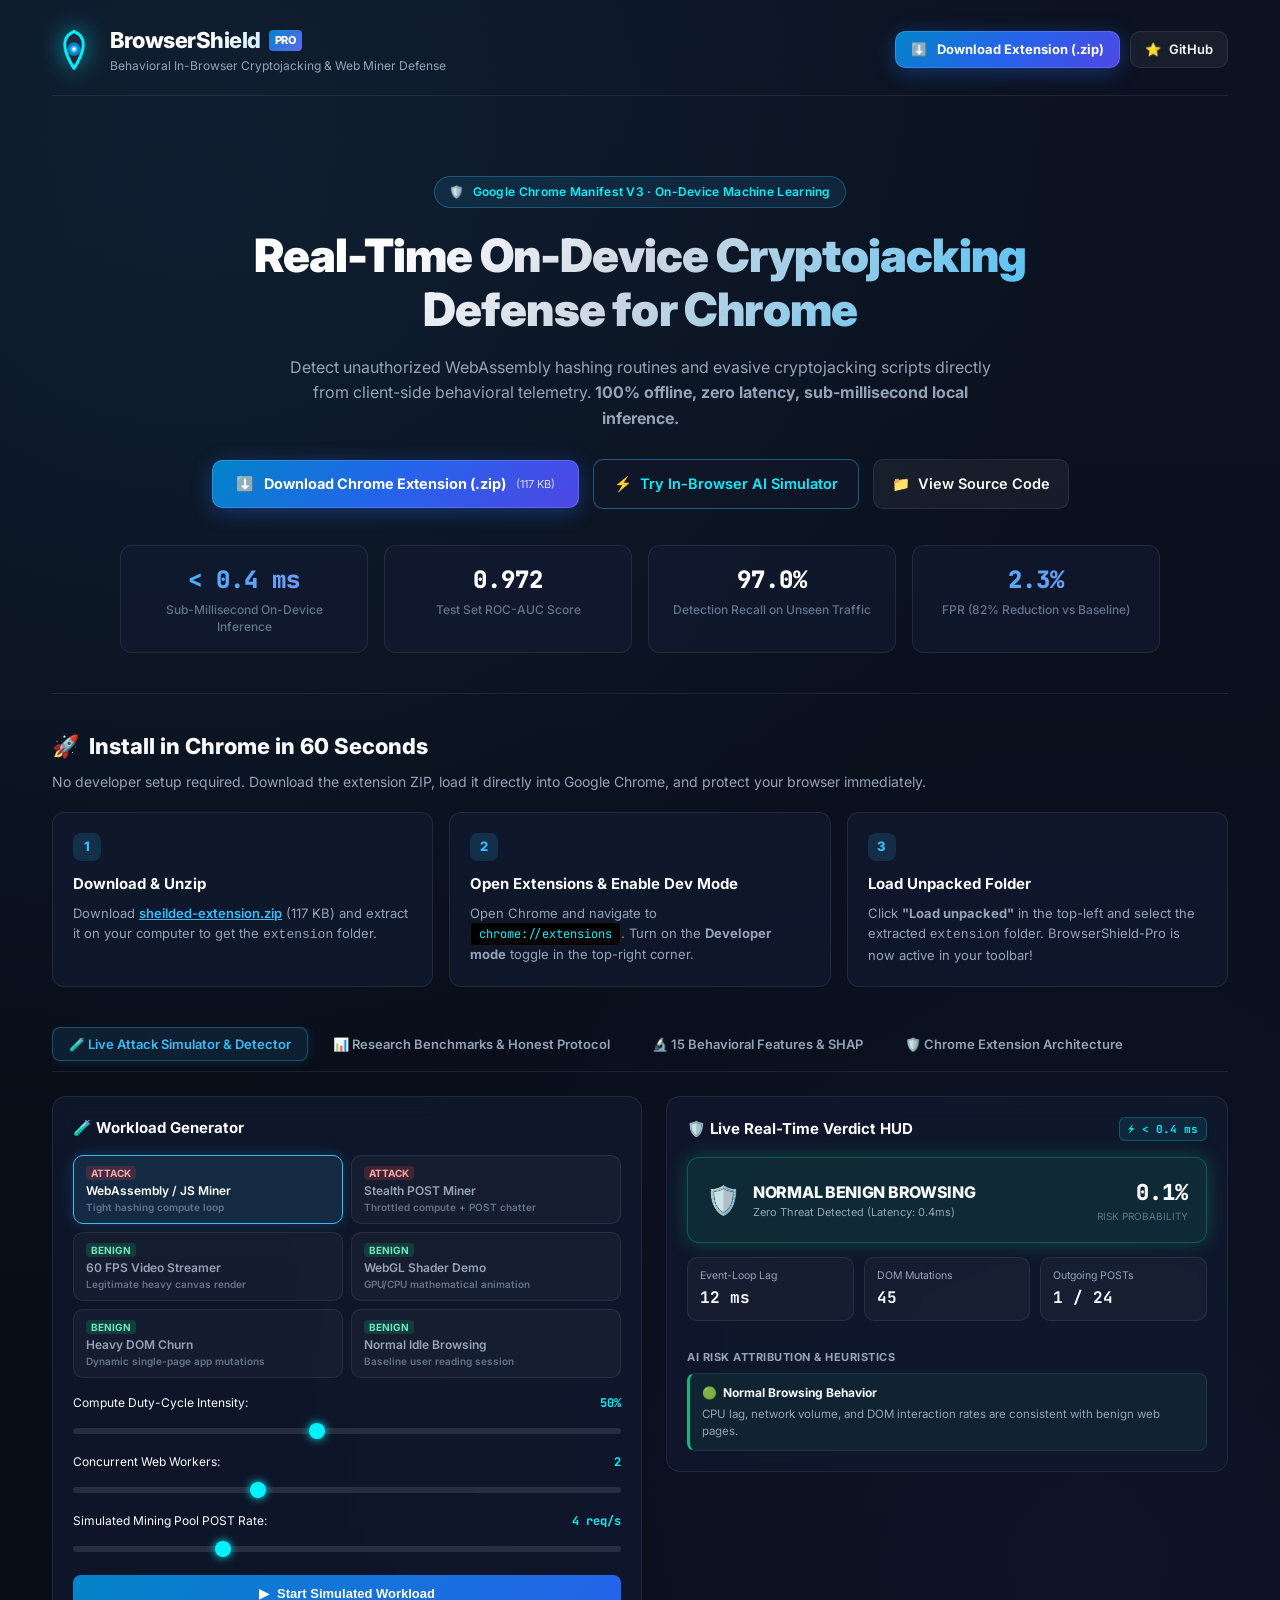
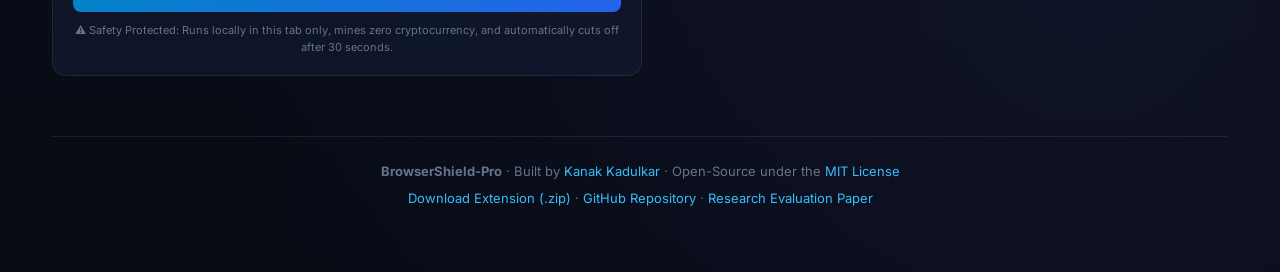
==== commit 4d621113: "fix(responsive): remove popup.css override and make live demo fully responsive across laptop and des" ====
--- a/index.html
+++ b/index.html
@@ -15,7 +15,6 @@
 
   <!-- Fonts & Styles -->
   <link rel="stylesheet" href="demo/demo.css">
-  <link rel="stylesheet" href="extension/popup.css">
   <link rel="preconnect" href="https://fonts.googleapis.com">
   <link rel="preconnect" href="https://fonts.gstatic.com" crossorigin>
   <link href="https://fonts.googleapis.com/css2?family=Inter:wght@400;500;600;700;800;900&family=JetBrains+Mono:wght@400;500;700&display=swap" rel="stylesheet">
@@ -23,10 +22,10 @@
   <style>
     /* Hero & Landing Additions */
     .hero-banner {
-      padding: 48px 0 36px;
+      padding: clamp(32px, 5vw, 56px) 0 clamp(24px, 4vw, 40px);
       text-align: center;
       border-bottom: 1px solid var(--border-subtle);
-      margin-bottom: 32px;
+      margin-bottom: 36px;
       position: relative;
     }
     .hero-badge-pill {
@@ -44,20 +43,20 @@
       letter-spacing: 0.3px;
     }
     .hero-heading {
-      font-size: 44px;
+      font-size: clamp(26px, 4.2vw, 46px);
       font-weight: 900;
-      line-height: 1.15;
-      letter-spacing: -1px;
-      max-width: 860px;
+      line-height: 1.18;
+      letter-spacing: -0.8px;
+      max-width: 900px;
       margin: 0 auto 18px;
       background: linear-gradient(135deg, #ffffff 20%, #cbd5e1 50%, var(--accent-blue) 100%);
       -webkit-background-clip: text;
       -webkit-text-fill-color: transparent;
     }
     .hero-subtext {
-      font-size: 16px;
+      font-size: clamp(14px, 1.25vw, 16.5px);
       color: var(--text-muted);
-      max-width: 680px;
+      max-width: 720px;
       margin: 0 auto 28px;
       line-height: 1.6;
     }
@@ -65,7 +64,7 @@
       display: flex;
       justify-content: center;
       align-items: center;
-      gap: 16px;
+      gap: 14px;
       flex-wrap: wrap;
       margin-bottom: 36px;
     }
@@ -76,8 +75,8 @@
       background: linear-gradient(135deg, #0284c7 0%, #2563eb 50%, #4f46e5 100%);
       color: #ffffff;
       font-weight: 700;
-      font-size: 15px;
-      padding: 14px 26px;
+      font-size: 14.5px;
+      padding: 13px 24px;
       border-radius: 10px;
       text-decoration: none;
       box-shadow: 0 4px 20px rgba(37, 99, 235, 0.4), 0 0 0 1px rgba(255, 255, 255, 0.15) inset;
@@ -95,8 +94,8 @@
       border: 1px solid rgba(56, 189, 248, 0.4);
       color: var(--accent-cyan);
       font-weight: 600;
-      font-size: 15px;
-      padding: 14px 22px;
+      font-size: 14.5px;
+      padding: 13px 20px;
       border-radius: 10px;
       text-decoration: none;
       transition: all 0.2s ease;
@@ -114,8 +113,8 @@
       border: 1px solid var(--border-subtle);
       color: var(--text-main);
       font-weight: 600;
-      font-size: 15px;
-      padding: 14px 20px;
+      font-size: 14.5px;
+      padding: 13px 18px;
       border-radius: 10px;
       text-decoration: none;
       transition: all 0.2s ease;
@@ -126,10 +125,20 @@
     }
     .stats-ribbon {
       display: grid;
-      grid-template-columns: repeat(auto-fit, minmax(180px, 1fr));
+      grid-template-columns: repeat(4, 1fr);
       gap: 16px;
-      max-width: 900px;
+      max-width: 1040px;
       margin: 0 auto;
+    }
+    @media (max-width: 880px) {
+      .stats-ribbon {
+        grid-template-columns: repeat(2, 1fr);
+      }
+    }
+    @media (max-width: 480px) {
+      .stats-ribbon {
+        grid-template-columns: 1fr;
+      }
     }
     .stat-pill {
       background: var(--bg-card);
@@ -137,6 +146,11 @@
       border-radius: 12px;
       padding: 16px;
       text-align: center;
+      transition: transform 0.2s ease, border-color 0.2s ease;
+    }
+    .stat-pill:hover {
+      border-color: var(--border-glow);
+      transform: translateY(-2px);
     }
     .stat-value {
       font-size: 24px;
@@ -154,6 +168,7 @@
       font-size: 12px;
       color: var(--text-dim);
       font-weight: 500;
+      line-height: 1.4;
     }
 
     /* Quick Install Cards Section */
@@ -172,11 +187,17 @@
       color: var(--text-muted);
       font-size: 14px;
       margin-bottom: 20px;
+      line-height: 1.5;
     }
     .install-grid {
       display: grid;
-      grid-template-columns: repeat(auto-fit, minmax(280px, 1fr));
+      grid-template-columns: repeat(3, 1fr);
       gap: 16px;
+    }
+    @media (max-width: 900px) {
+      .install-grid {
+        grid-template-columns: repeat(auto-fit, minmax(260px, 1fr));
+      }
     }
     .install-card {
       background: var(--bg-card);
@@ -212,12 +233,12 @@
     .install-card-desc {
       font-size: 13px;
       color: var(--text-muted);
-      line-height: 1.5;
+      line-height: 1.55;
     }
     .code-chip {
       background: #000;
       border: 1px solid rgba(255, 255, 255, 0.1);
-      padding: 4px 8px;
+      padding: 3px 8px;
       border-radius: 4px;
       font-family: var(--font-mono);
       font-size: 12px;
@@ -231,10 +252,26 @@
       text-align: center;
       color: var(--text-dim);
       font-size: 13px;
+      line-height: 1.6;
     }
     .footer-bar a {
       color: var(--accent-blue);
       text-decoration: none;
+    }
+    .footer-bar a:hover {
+      text-decoration: underline;
+    }
+
+    @media (max-width: 640px) {
+      .hero-cta-group {
+        flex-direction: column;
+        align-items: stretch;
+      }
+      .btn-download-primary, .btn-simulator-secondary, .btn-github-tertiary {
+        justify-content: center;
+        width: 100%;
+        text-align: center;
+      }
     }
   </style>
 </head>
--- a/demo/demo.css
+++ b/demo/demo.css
@@ -34,7 +34,12 @@
   padding: 0;
 }
 
-body {
+html, body {
+  width: 100%;
+  min-height: 100vh;
+  margin: 0;
+  padding: 0;
+  overflow-x: hidden;
   background-color: var(--bg-dark);
   background-image: 
     radial-gradient(circle at 15% 10%, rgba(56, 189, 248, 0.08) 0%, transparent 45%),
@@ -44,13 +49,14 @@
   font-family: var(--font-sans);
   font-size: 14px;
   line-height: 1.5;
-  min-height: 100vh;
+  -webkit-font-smoothing: antialiased;
 }
 
 .container {
-  max-width: 1200px;
+  width: 100%;
+  max-width: 1240px;
   margin: 0 auto;
-  padding: 24px 20px 48px;
+  padding: 24px clamp(16px, 3vw, 32px) 64px;
 }
 
 /* Header */
@@ -58,6 +64,8 @@
   display: flex;
   justify-content: space-between;
   align-items: center;
+  flex-wrap: wrap;
+  gap: 16px;
   padding-bottom: 20px;
   border-bottom: 1px solid var(--border-subtle);
   margin-bottom: 24px;
@@ -136,7 +144,14 @@
   gap: 8px;
   margin-bottom: 24px;
   border-bottom: 1px solid var(--border-subtle);
-  padding-bottom: 8px;
+  padding-bottom: 10px;
+  overflow-x: auto;
+  scrollbar-width: none;
+  -webkit-overflow-scrolling: touch;
+}
+
+.nav-tabs::-webkit-scrollbar {
+  display: none;
 }
 
 .nav-tab {
@@ -153,6 +168,8 @@
   display: flex;
   align-items: center;
   gap: 6px;
+  white-space: nowrap;
+  flex-shrink: 0;
 }
 
 .nav-tab:hover {
@@ -179,13 +196,15 @@
 /* Grid Layouts */
 .studio-grid {
   display: grid;
-  grid-template-columns: 1fr 1fr;
-  gap: 20px;
-}
-
-@media (max-width: 900px) {
+  grid-template-columns: 1.05fr 1fr;
+  gap: 24px;
+  align-items: start;
+}
+
+@media (max-width: 960px) {
   .studio-grid {
     grid-template-columns: 1fr;
+    gap: 20px;
   }
 }
 
@@ -447,6 +466,20 @@
   text-transform: uppercase;
 }
 
+.latency-badge {
+  font-size: 11px;
+  font-family: var(--font-mono);
+  color: var(--accent-cyan);
+  background: rgba(0, 242, 254, 0.08);
+  border: 1px solid rgba(0, 242, 254, 0.25);
+  padding: 3px 8px;
+  border-radius: 6px;
+  font-weight: 600;
+  display: inline-flex;
+  align-items: center;
+  gap: 4px;
+}
+
 /* Metric Sparks */
 .spark-grid {
   display: grid;
@@ -472,6 +505,67 @@
   font-weight: 700;
   font-family: var(--font-mono);
   color: var(--text-main);
+}
+
+/* AI Reasons Attribution */
+.reasons-container {
+  margin-top: 14px;
+}
+
+.reasons-header {
+  font-size: 11px;
+  font-weight: 700;
+  color: var(--text-muted);
+  text-transform: uppercase;
+  letter-spacing: 0.5px;
+  margin-bottom: 8px;
+}
+
+.reasons-list {
+  display: flex;
+  flex-direction: column;
+  gap: 8px;
+}
+
+.reason-card, .reason-pill {
+  background: rgba(18, 25, 44, 0.6);
+  border: 1px solid var(--border-subtle);
+  border-radius: 8px;
+  padding: 10px 12px;
+  display: flex;
+  flex-direction: column;
+  gap: 4px;
+  transition: all 0.2s ease;
+}
+
+.reason-card.high {
+  border-left: 3px solid var(--color-danger);
+  background: rgba(239, 68, 68, 0.08);
+}
+
+.reason-card.medium {
+  border-left: 3px solid var(--color-warning);
+  background: rgba(245, 158, 11, 0.08);
+}
+
+.reason-card.none, .reason-card.safe, .reason-pill.none {
+  border-left: 3px solid var(--color-safe);
+  background: rgba(16, 185, 129, 0.08);
+}
+
+.reason-title {
+  font-size: 12px;
+  font-weight: 700;
+  color: var(--text-main);
+  display: flex;
+  align-items: center;
+  gap: 6px;
+}
+
+.reason-desc {
+  font-size: 11.5px;
+  color: var(--text-muted);
+  line-height: 1.45;
 }
 
 /* Canvas Area for benign workloads */
@@ -498,30 +592,54 @@
 .table-wrapper {
   overflow-x: auto;
   margin-top: 14px;
-}
-
-table.results-table {
+  border: 1px solid var(--border-subtle);
+  border-radius: 10px;
+  background: rgba(10, 16, 30, 0.5);
+  -webkit-overflow-scrolling: touch;
+}
+
+table.results-table,
+table.benchmark-table {
   width: 100%;
   border-collapse: collapse;
-  font-size: 12.5px;
-}
-
-table.results-table th {
+  font-size: 13px;
+  min-width: 620px;
+}
+
+table.results-table th,
+table.benchmark-table th {
   text-align: left;
-  padding: 10px 12px;
+  padding: 12px 14px;
   background: rgba(255, 255, 255, 0.04);
   color: var(--text-muted);
   font-weight: 600;
+  font-size: 11.5px;
+  text-transform: uppercase;
+  letter-spacing: 0.5px;
   border-bottom: 1px solid var(--border-subtle);
 }
 
-table.results-table td {
-  padding: 10px 12px;
+table.results-table td,
+table.benchmark-table td {
+  padding: 12px 14px;
   border-bottom: 1px solid var(--border-subtle);
-}
-
-table.results-table tr:hover td {
-  background: rgba(255, 255, 255, 0.02);
+  color: var(--text-main);
+  line-height: 1.5;
+}
+
+table.results-table tr:hover td,
+table.benchmark-table tr:hover td {
+  background: rgba(56, 189, 248, 0.03);
+}
+
+table.results-table code,
+table.benchmark-table code {
+  font-family: var(--font-mono);
+  color: var(--accent-cyan);
+  background: rgba(0, 242, 254, 0.08);
+  padding: 2px 6px;
+  border-radius: 4px;
+  font-size: 12px;
 }
 
 .badge-tag {
@@ -587,4 +705,39 @@
   color: var(--accent-cyan);
   margin-top: 6px;
   display: inline-block;
-}
+  user-select: all;
+}
+
+/* Comprehensive Responsive Adjustments */
+@media (max-width: 768px) {
+  .studio-header {
+    flex-direction: column;
+    align-items: flex-start;
+    gap: 14px;
+  }
+  .header-badges {
+    width: 100%;
+    justify-content: flex-start;
+    flex-wrap: wrap;
+  }
+}
+
+@media (max-width: 580px) {
+  .workload-options {
+    grid-template-columns: 1fr;
+  }
+  .spark-grid {
+    grid-template-columns: 1fr;
+  }
+  .action-row {
+    flex-direction: column;
+  }
+  .verdict-hero {
+    flex-direction: column;
+    align-items: flex-start;
+    gap: 12px;
+  }
+  .hero-right {
+    text-align: left;
+  }
+}
